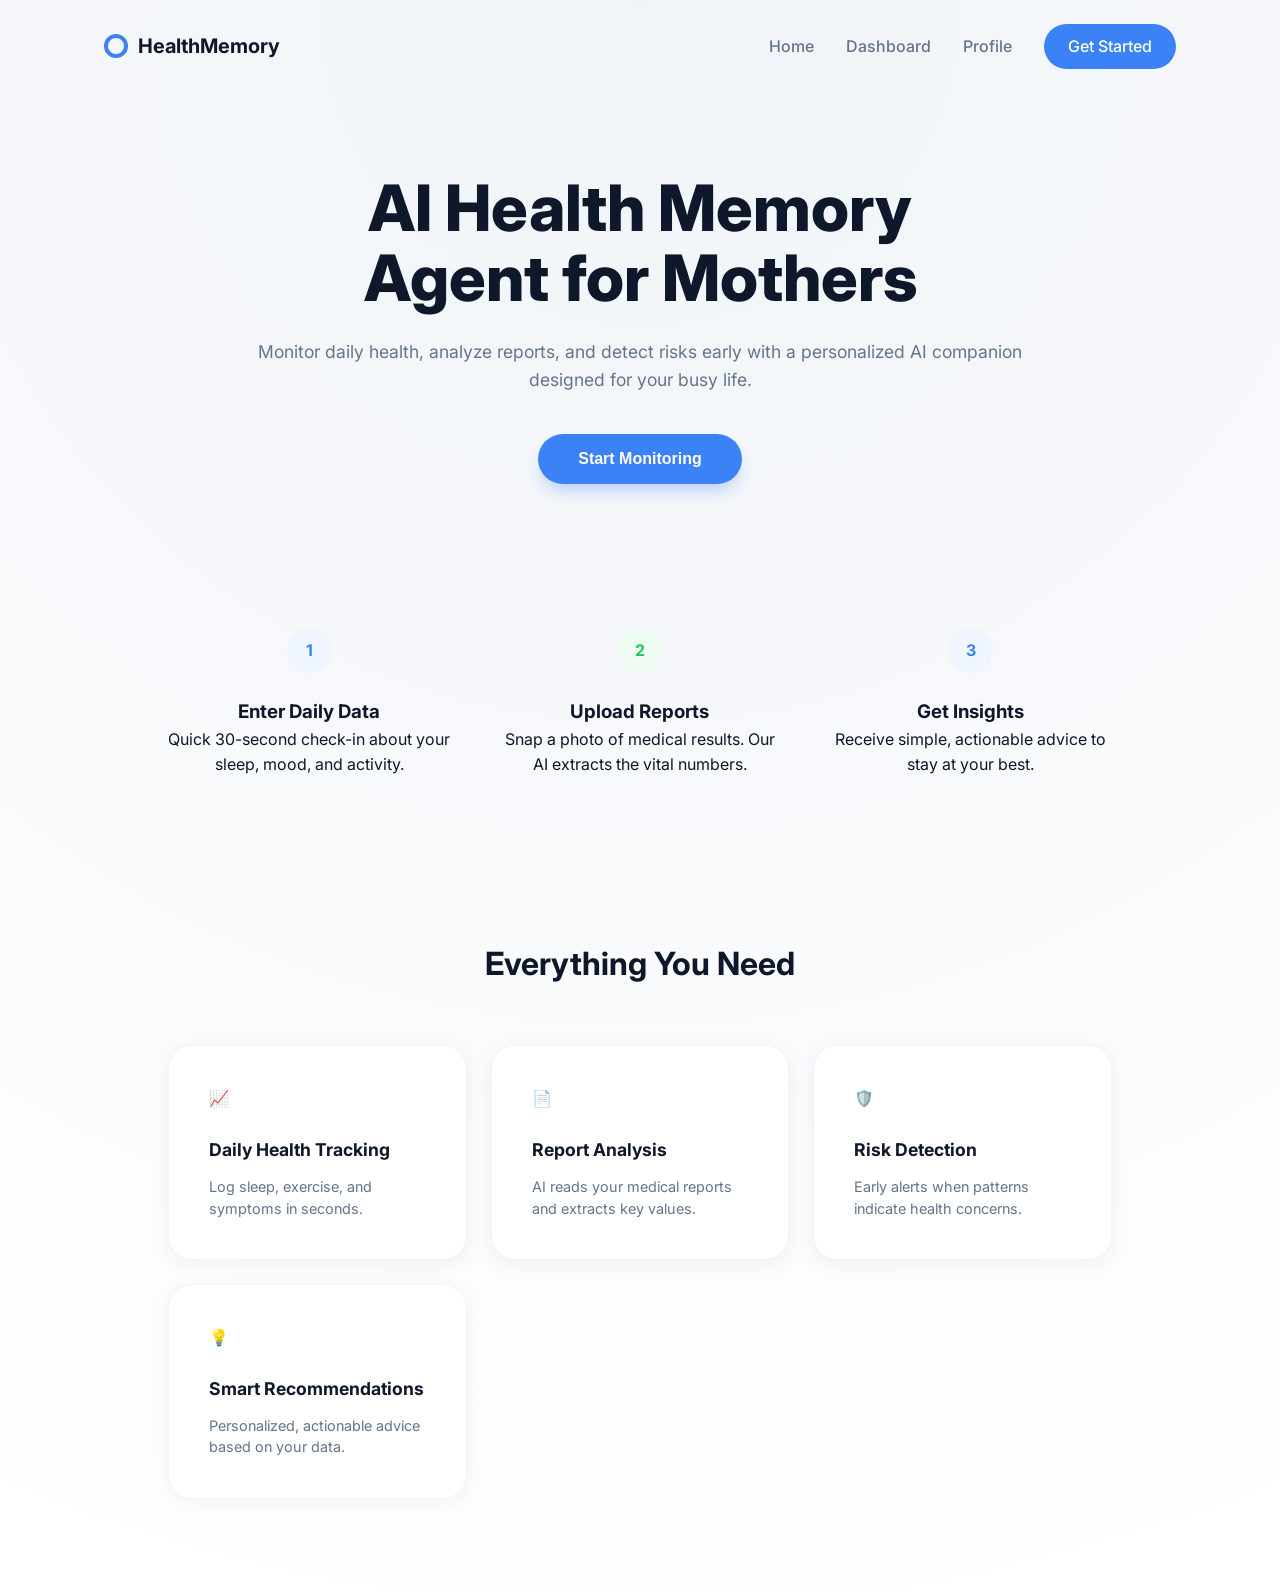
==== templates/index.html @ 8ecc1d2a "Initial Commit" ====
<!DOCTYPE html>
<html lang="en">
<head>
    <meta charset="UTF-8">
    <meta name="viewport" content="width=device-width, initial-scale=1.0">
    <title>HealthMemory | AI Health Agent for Mothers</title>
    <link href="https://fonts.googleapis.com/css2?family=Inter:wght@400;500;600;700&display=swap" rel="stylesheet">
    <style>
        /* CSS Reset & Variables */
        * {
            margin: 0;
            padding: 0;
            box-sizing: border-box;
        }

        :root {
            --primary-blue: #3b82f6;
            --primary-hover: #2563eb;
            --text-dark: #0f172a;
            --text-muted: #64748b;
            --bg-light: #f8fafc;
            --white: #ffffff;
            --card-shadow: 0 4px 20px rgba(0, 0, 0, 0.05);
        }

        body {
            font-family: 'Inter', sans-serif;
            background: radial-gradient(circle at top, #f0f4f8 0%, #ffffff 100%);
            color: var(--text-dark);
            line-height: 1.6;
        }

        /* Navigation */
        nav {
            display: flex;
            justify-content: space-between;
            align-items: center;
            padding: 1.5rem 5%;
            max-width: 1200px;
            margin: 0 auto;
        }

        .logo {
            display: flex;
            align-items: center;
            gap: 10px;
            font-weight: 700;
            font-size: 1.25rem;
        }

        .logo-circle {
            width: 24px;
            height: 24px;
            border: 4px solid var(--primary-blue);
            border-radius: 50%;
        }

        .nav-links {
            display: flex;
            gap: 2rem;
            align-items: center;
        }

        .nav-links a {
            text-decoration: none;
            color: var(--text-muted);
            font-weight: 500;
            transition: color 0.3s;
        }

        .nav-links a:hover {
            color: var(--primary-blue);
        }

        .btn-get-started {
            background-color: var(--primary-blue);
            color: var(--white) !important;
            padding: 0.6rem 1.5rem;
            border-radius: 50px;
        }

        /* Hero Section */
        .hero {
            text-align: center;
            padding: 5rem 1rem;
            max-width: 800px;
            margin: 0 auto;
        }

        h1 {
            font-size: clamp(2.5rem, 5vw, 4rem);
            line-height: 1.1;
            margin-bottom: 1.5rem;
            font-weight: 800;
        }

        .hero p {
            color: var(--text-muted);
            font-size: 1.1rem;
            margin-bottom: 2.5rem;
        }

        .btn-main {
            background-color: var(--primary-blue);
            color: white;
            padding: 1rem 2.5rem;
            border-radius: 50px;
            border: none;
            font-size: 1rem;
            font-weight: 600;
            cursor: pointer;
            box-shadow: 0 10px 15px -3px rgba(59, 130, 246, 0.3);
            transition: transform 0.2s, background 0.2s;
        }

        .btn-main:hover {
            background-color: var(--primary-hover);
            transform: translateY(-2px);
        }

        /* Steps Section */
        .steps {
            display: grid;
            grid-template-columns: repeat(auto-fit, minmax(250px, 1fr));
            gap: 3rem;
            padding: 4rem 10%;
            max-width: 1200px;
            margin: 0 auto;
            text-align: center;
        }

        .step-num {
            width: 45px;
            height: 45px;
            background: #eff6ff;
            color: var(--primary-blue);
            border-radius: 50%;
            display: flex;
            align-items: center;
            justify-content: center;
            font-weight: 700;
            margin: 0 auto 1.5rem;
        }

        .step-num.green {
            background: #f0fdf4;
            color: #22c55e;
        }

        /* Features Section */
        .features-container {
            padding: 6rem 10%;
            max-width: 1200px;
            margin: 0 auto;
        }

        .features-container h2 {
            text-align: center;
            margin-bottom: 3.5rem;
            font-size: 2rem;
        }

        .features-grid {
            display: grid;
            grid-template-columns: repeat(auto-fit, minmax(240px, 1fr));
            gap: 1.5rem;
        }

        .card {
            background: var(--white);
            padding: 2.5rem;
            border-radius: 24px;
            border: 1px solid #f1f5f9;
            box-shadow: var(--card-shadow);
            transition: transform 0.3s;
        }

        .card:hover {
            transform: translateY(-5px);
        }

        .card-icon {
            color: var(--primary-blue);
            margin-bottom: 1.5rem;
        }

        .card h4 {
            margin-bottom: 0.75rem;
            font-size: 1.1rem;
        }

        .card p {
            color: var(--text-muted);
            font-size: 0.9rem;
            line-height: 1.5;
        }

        /* Responsive */
        @media (max-width: 768px) {
            .nav-links { display: none; }
            .hero { padding: 3rem 1rem; }
        }
    </style>
</head>
<body>

    <nav>
        <div class="logo">
            <div class="logo-circle"></div>
            HealthMemory
        </div>
        <div class="nav-links">
            <a href="/">Home</a>
            <a href="/dashboard">Dashboard</a>
            <a href="/profile">Profile</a>
            <a href="/start" class="btn-get-started">Get Started</a>
        </div>
    </nav>

    <header class="hero">
        <h1>AI Health Memory<br>Agent for Mothers</h1>
        <p>Monitor daily health, analyze reports, and detect risks early with a personalized AI companion designed for your busy life.</p>
        <button class="btn-main">Start Monitoring</button>
    </header>

    <section class="steps">
        <div>
            <div class="step-num">1</div>
            <h3>Enter Daily Data</h3>
            <p>Quick 30-second check-in about your sleep, mood, and activity.</p>
        </div>
        <div>
            <div class="step-num green">2</div>
            <h3>Upload Reports</h3>
            <p>Snap a photo of medical results. Our AI extracts the vital numbers.</p>
        </div>
        <div>
            <div class="step-num">3</div>
            <h3>Get Insights</h3>
            <p>Receive simple, actionable advice to stay at your best.</p>
        </div>
    </section>

    <section class="features-container">
        <h2>Everything You Need</h2>
        <div class="features-grid">
            <div class="card">
                <div class="card-icon">📈</div>
                <h4>Daily Health Tracking</h4>
                <p>Log sleep, exercise, and symptoms in seconds.</p>
            </div>
            <div class="card">
                <div class="card-icon">📄</div>
                <h4>Report Analysis</h4>
                <p>AI reads your medical reports and extracts key values.</p>
            </div>
            <div class="card">
                <div class="card-icon">🛡️</div>
                <h4>Risk Detection</h4>
                <p>Early alerts when patterns indicate health concerns.</p>
            </div>
            <div class="card">
                <div class="card-icon">💡</div>
                <h4>Smart Recommendations</h4>
                <p>Personalized, actionable advice based on your data.</p>
            </div>
        </div>
    </section>

</body>
</html>
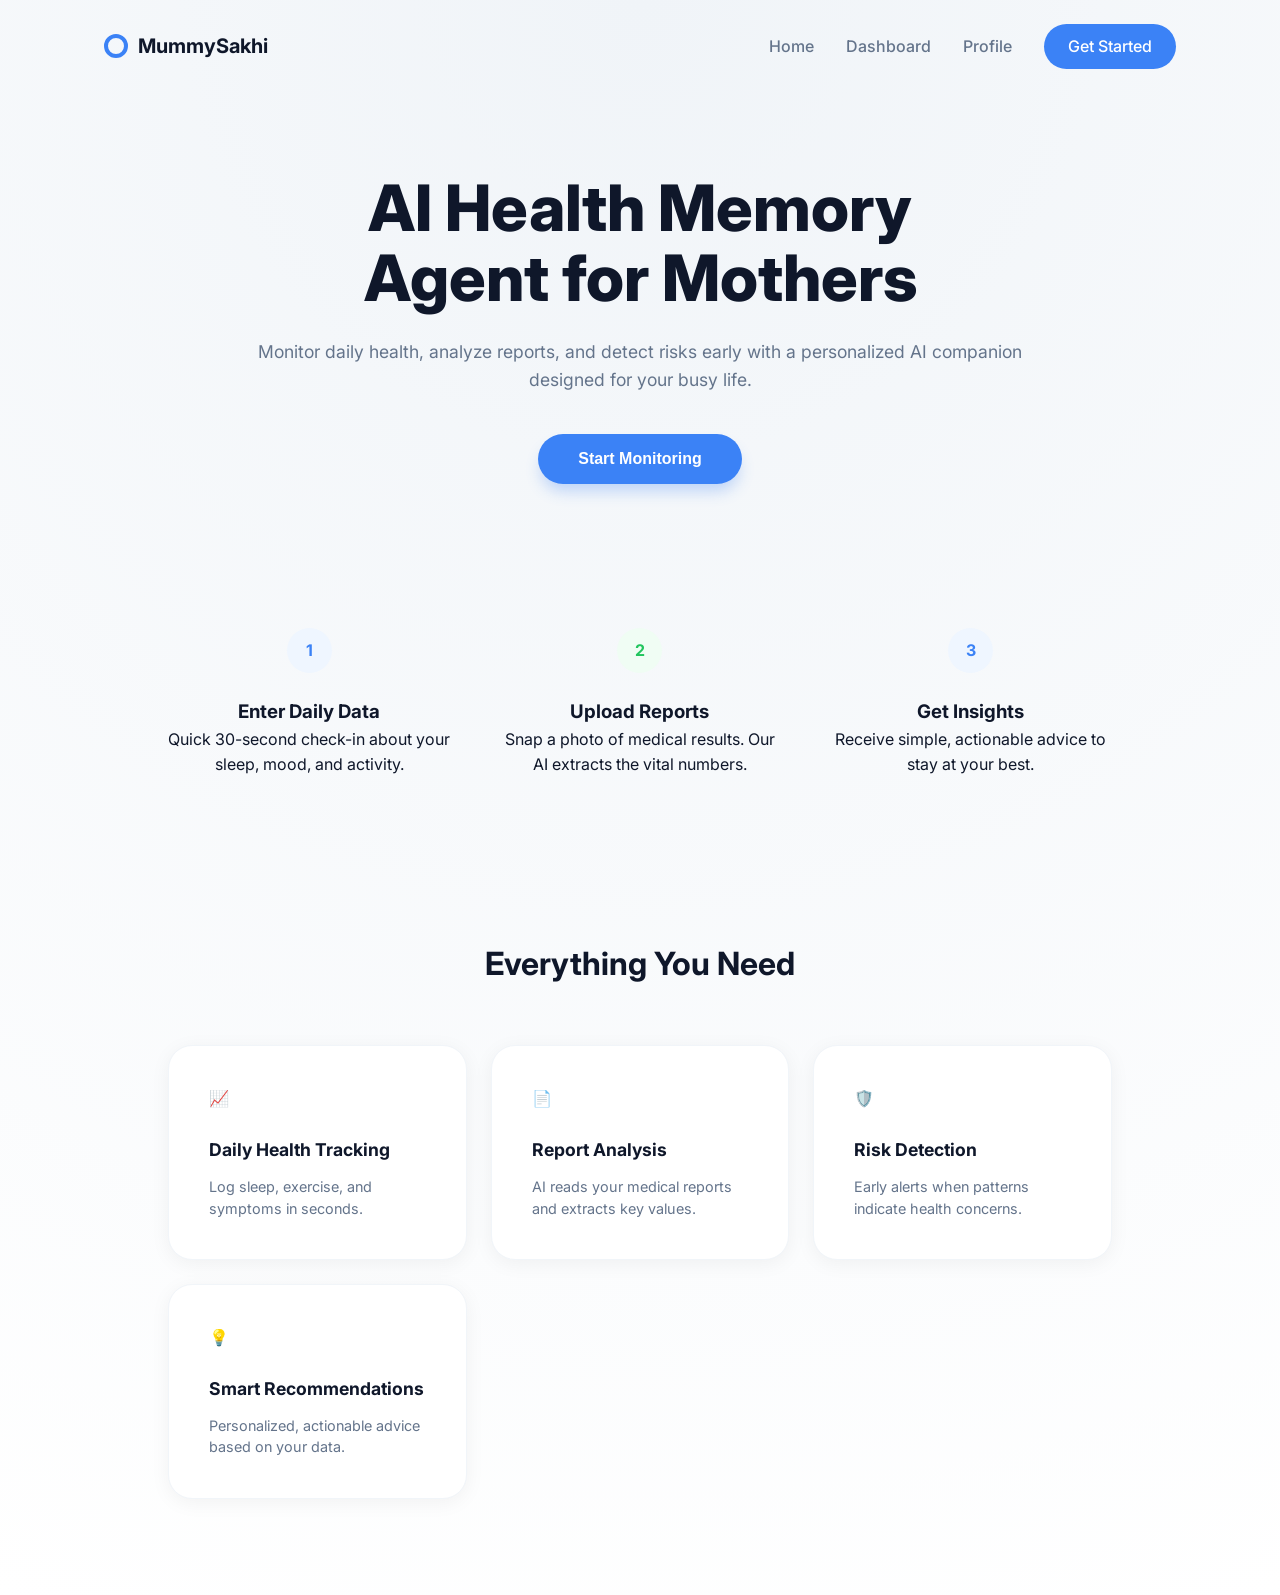
==== commit d6931367: "Name change" ====
--- a/templates/index.html
+++ b/templates/index.html
@@ -3,7 +3,7 @@
 <head>
     <meta charset="UTF-8">
     <meta name="viewport" content="width=device-width, initial-scale=1.0">
-    <title>HealthMemory | AI Health Agent for Mothers</title>
+    <title>MummySakhi | AI Health Agent for Mothers</title>
     <link href="https://fonts.googleapis.com/css2?family=Inter:wght@400;500;600;700&display=swap" rel="stylesheet">
     <style>
         /* CSS Reset & Variables */
@@ -207,7 +207,7 @@
     <nav>
         <div class="logo">
             <div class="logo-circle"></div>
-            HealthMemory
+            MummySakhi
         </div>
         <div class="nav-links">
             <a href="/">Home</a>
